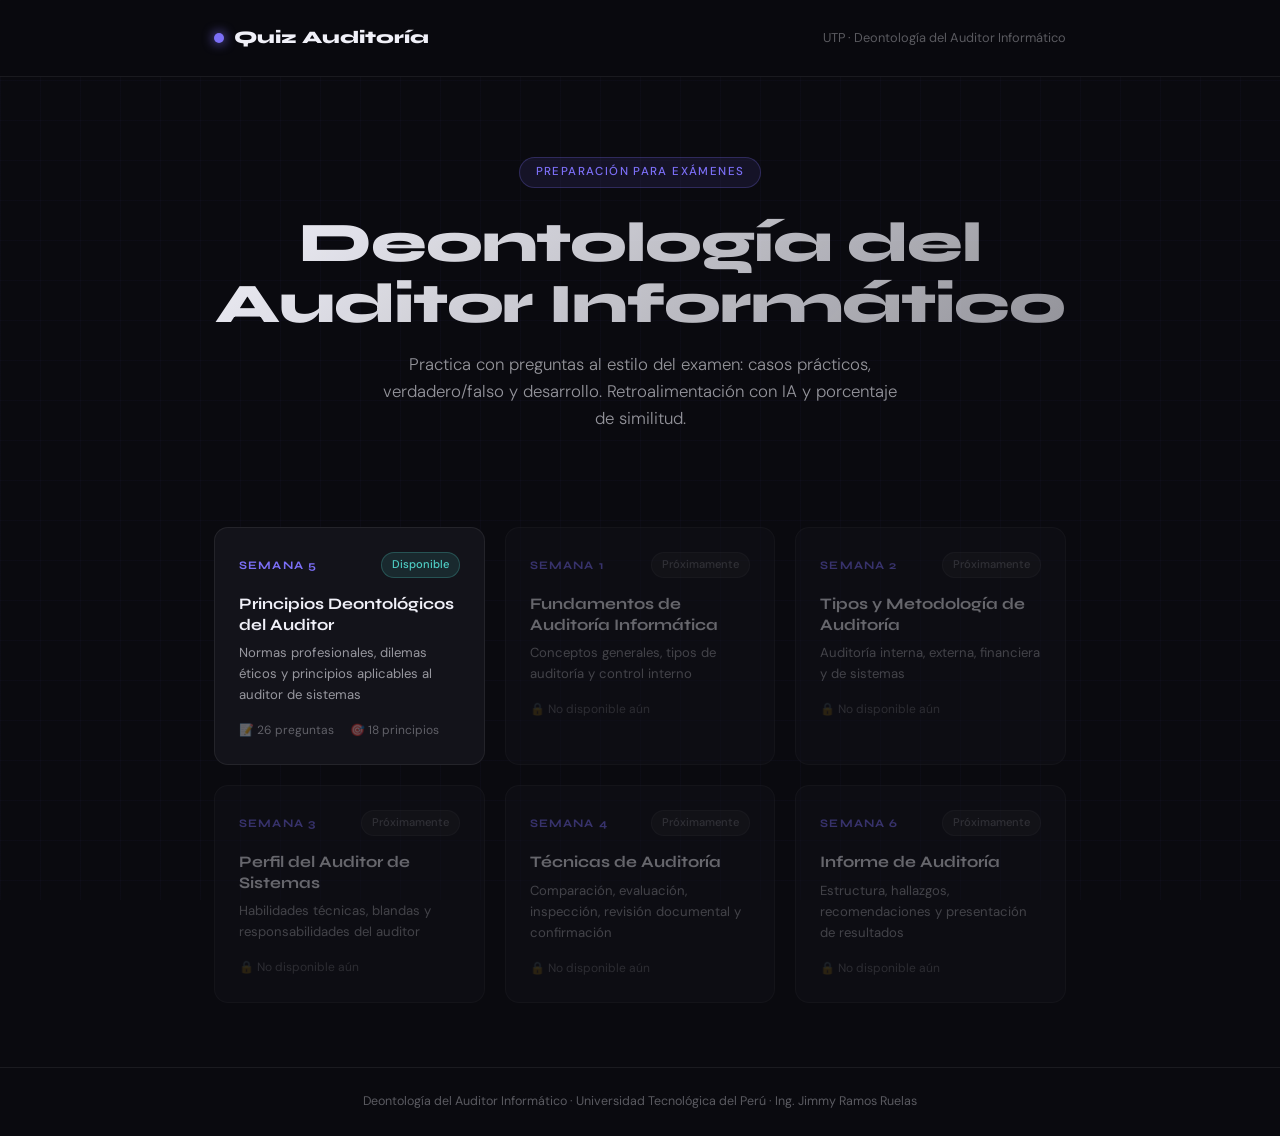
==== index.html @ 885fef0e "quiz semana5" ====
<!DOCTYPE html>
<html lang="es">
<head>
  <meta charset="UTF-8">
  <meta name="viewport" content="width=device-width, initial-scale=1.0">
  <title>Quiz — Deontología del Auditor Informático | UTP</title>
  <link rel="stylesheet" href="css/styles.css">
</head>
<body>

  <header class="site-header">
    <div class="container">
      <div class="header-inner">
        <div class="logo">
          <div class="logo-dot"></div>
          Quiz Auditoría
        </div>
        <div style="font-size:.8rem;color:var(--text3)">UTP · Deontología del Auditor Informático</div>
      </div>
    </div>
  </header>

  <main class="container">

    <div class="hero">
      <div class="hero-tag">Preparación para exámenes</div>
      <h1>Deontología del<br>Auditor Informático</h1>
      <p>Practica con preguntas al estilo del examen: casos prácticos, verdadero/falso y desarrollo. Retroalimentación con IA y porcentaje de similitud.</p>
    </div>

    <div class="weeks-grid">

      <!-- SEMANA 5 — DISPONIBLE -->
      <a href="semanas/semana5.html" class="week-card">
        <div class="wc-top">
          <span class="wc-num">Semana 5</span>
          <span class="wc-badge badge-available">Disponible</span>
        </div>
        <div class="wc-title">Principios Deontológicos del Auditor</div>
        <div class="wc-sub">Normas profesionales, dilemas éticos y principios aplicables al auditor de sistemas</div>
        <div class="wc-meta">
          <span>📝 26 preguntas</span>
          <span>🎯 18 principios</span>
        </div>
      </a>

      <!-- SEMANAS PRÓXIMAS -->
      <div class="week-card locked">
        <div class="wc-top">
          <span class="wc-num">Semana 1</span>
          <span class="wc-badge badge-coming">Próximamente</span>
        </div>
        <div class="wc-title">Fundamentos de Auditoría Informática</div>
        <div class="wc-sub">Conceptos generales, tipos de auditoría y control interno</div>
        <div class="wc-meta"><span>🔒 No disponible aún</span></div>
      </div>

      <div class="week-card locked">
        <div class="wc-top">
          <span class="wc-num">Semana 2</span>
          <span class="wc-badge badge-coming">Próximamente</span>
        </div>
        <div class="wc-title">Tipos y Metodología de Auditoría</div>
        <div class="wc-sub">Auditoría interna, externa, financiera y de sistemas</div>
        <div class="wc-meta"><span>🔒 No disponible aún</span></div>
      </div>

      <div class="week-card locked">
        <div class="wc-top">
          <span class="wc-num">Semana 3</span>
          <span class="wc-badge badge-coming">Próximamente</span>
        </div>
        <div class="wc-title">Perfil del Auditor de Sistemas</div>
        <div class="wc-sub">Habilidades técnicas, blandas y responsabilidades del auditor</div>
        <div class="wc-meta"><span>🔒 No disponible aún</span></div>
      </div>

      <div class="week-card locked">
        <div class="wc-top">
          <span class="wc-num">Semana 4</span>
          <span class="wc-badge badge-coming">Próximamente</span>
        </div>
        <div class="wc-title">Técnicas de Auditoría</div>
        <div class="wc-sub">Comparación, evaluación, inspección, revisión documental y confirmación</div>
        <div class="wc-meta"><span>🔒 No disponible aún</span></div>
      </div>

      <div class="week-card locked">
        <div class="wc-top">
          <span class="wc-num">Semana 6</span>
          <span class="wc-badge badge-coming">Próximamente</span>
        </div>
        <div class="wc-title">Informe de Auditoría</div>
        <div class="wc-sub">Estructura, hallazgos, recomendaciones y presentación de resultados</div>
        <div class="wc-meta"><span>🔒 No disponible aún</span></div>
      </div>

    </div>

  </main>

  <footer class="site-footer">
    <div class="container">
      Deontología del Auditor Informático · Universidad Tecnológica del Perú · Ing. Jimmy Ramos Ruelas
    </div>
  </footer>

</body>
</html>
---- css/styles.css ----
@import url('https://fonts.googleapis.com/css2?family=Syne:wght@400;500;600;700;800&family=DM+Sans:ital,wght@0,300;0,400;0,500;1,300&display=swap');

:root {
  --bg: #0a0a0f;
  --surface: #13131a;
  --surface2: #1c1c26;
  --border: rgba(255,255,255,0.07);
  --border2: rgba(255,255,255,0.12);
  --accent: #7c6ff7;
  --accent2: #4ecdc4;
  --accent3: #f7c76f;
  --text: #f0f0f8;
  --text2: rgba(240,240,248,0.6);
  --text3: rgba(240,240,248,0.35);
  --ok: #4ecdc4;
  --warn: #f7c76f;
  --err: #ff6b6b;
  --radius: 14px;
  --radius-sm: 8px;
}

*, *::before, *::after { box-sizing: border-box; margin: 0; padding: 0; }

html { scroll-behavior: smooth; }

body {
  font-family: 'DM Sans', sans-serif;
  background: var(--bg);
  color: var(--text);
  min-height: 100vh;
  line-height: 1.6;
  overflow-x: hidden;
}

/* GRID BG */
body::before {
  content: '';
  position: fixed;
  inset: 0;
  background-image:
    linear-gradient(rgba(124,111,247,0.03) 1px, transparent 1px),
    linear-gradient(90deg, rgba(124,111,247,0.03) 1px, transparent 1px);
  background-size: 40px 40px;
  pointer-events: none;
  z-index: 0;
}

/* ---- SHARED ---- */
.container { max-width: 900px; margin: 0 auto; padding: 0 1.5rem; position: relative; z-index: 1; }

h1, h2, h3, h4 { font-family: 'Syne', sans-serif; }

a { color: var(--accent); text-decoration: none; }
a:hover { color: var(--accent2); }

/* ---- HEADER ---- */
.site-header {
  padding: 1.5rem 0;
  border-bottom: 1px solid var(--border);
  background: rgba(10,10,15,0.85);
  backdrop-filter: blur(12px);
  position: sticky;
  top: 0;
  z-index: 100;
}

.header-inner {
  display: flex;
  align-items: center;
  justify-content: space-between;
  gap: 1rem;
}

.logo {
  font-family: 'Syne', sans-serif;
  font-size: 1.1rem;
  font-weight: 800;
  color: var(--text);
  display: flex;
  align-items: center;
  gap: 10px;
}

.logo-dot {
  width: 10px; height: 10px;
  background: var(--accent);
  border-radius: 50%;
  box-shadow: 0 0 12px var(--accent);
  animation: pulse 2s infinite;
}

@keyframes pulse {
  0%, 100% { box-shadow: 0 0 12px var(--accent); }
  50% { box-shadow: 0 0 24px var(--accent), 0 0 40px rgba(124,111,247,0.3); }
}

.breadcrumb {
  font-size: 0.8rem;
  color: var(--text3);
  display: flex;
  align-items: center;
  gap: 6px;
}

.breadcrumb a { color: var(--text2); }
.breadcrumb a:hover { color: var(--accent2); }
.breadcrumb span { color: var(--text3); }

/* ---- HERO (index) ---- */
.hero {
  padding: 5rem 0 3rem;
  text-align: center;
}

.hero-tag {
  display: inline-block;
  font-size: 0.72rem;
  font-weight: 500;
  letter-spacing: .12em;
  text-transform: uppercase;
  color: var(--accent);
  background: rgba(124,111,247,0.1);
  border: 1px solid rgba(124,111,247,0.25);
  padding: 5px 16px;
  border-radius: 99px;
  margin-bottom: 1.5rem;
}

.hero h1 {
  font-size: clamp(2rem, 5vw, 3.5rem);
  font-weight: 800;
  line-height: 1.1;
  letter-spacing: -.02em;
  margin-bottom: 1rem;
  background: linear-gradient(135deg, var(--text) 0%, rgba(240,240,248,0.6) 100%);
  -webkit-background-clip: text;
  -webkit-text-fill-color: transparent;
  background-clip: text;
}

.hero p {
  font-size: 1.05rem;
  color: var(--text2);
  max-width: 520px;
  margin: 0 auto 3rem;
  font-weight: 300;
}

/* ---- WEEK GRID ---- */
.weeks-grid {
  display: grid;
  grid-template-columns: repeat(auto-fill, minmax(260px, 1fr));
  gap: 1.25rem;
  padding-bottom: 4rem;
}

.week-card {
  background: var(--surface);
  border: 1px solid var(--border);
  border-radius: var(--radius);
  padding: 1.5rem;
  cursor: pointer;
  transition: border-color .2s, transform .2s, background .2s;
  position: relative;
  overflow: hidden;
  display: block;
  color: var(--text);
}

.week-card::before {
  content: '';
  position: absolute;
  top: 0; left: 0; right: 0;
  height: 2px;
  background: linear-gradient(90deg, var(--accent), var(--accent2));
  opacity: 0;
  transition: opacity .2s;
}

.week-card:hover { border-color: var(--border2); transform: translateY(-3px); background: var(--surface2); }
.week-card:hover::before { opacity: 1; }

.week-card.locked { opacity: 0.4; cursor: not-allowed; pointer-events: none; }

.wc-top {
  display: flex;
  align-items: center;
  justify-content: space-between;
  margin-bottom: 1rem;
}

.wc-num {
  font-family: 'Syne', sans-serif;
  font-size: 0.72rem;
  font-weight: 700;
  letter-spacing: .1em;
  text-transform: uppercase;
  color: var(--accent);
}

.wc-badge {
  font-size: 0.7rem;
  padding: 3px 10px;
  border-radius: 99px;
  font-weight: 500;
}

.badge-available { background: rgba(78,205,196,0.12); color: var(--accent2); border: 1px solid rgba(78,205,196,0.25); }
.badge-coming { background: rgba(255,255,255,0.05); color: var(--text3); border: 1px solid var(--border); }

.wc-title {
  font-family: 'Syne', sans-serif;
  font-size: 1rem;
  font-weight: 700;
  margin-bottom: .4rem;
  line-height: 1.3;
}

.wc-sub {
  font-size: 0.82rem;
  color: var(--text2);
  margin-bottom: 1rem;
}

.wc-meta {
  display: flex;
  gap: 1rem;
  font-size: 0.75rem;
  color: var(--text3);
}

.wc-meta span { display: flex; align-items: center; gap: 4px; }

/* ---- QUIZ PAGE ---- */
.quiz-header {
  padding: 2.5rem 0 2rem;
}

.quiz-title {
  font-family: 'Syne', sans-serif;
  font-size: clamp(1.4rem, 3vw, 2rem);
  font-weight: 800;
  margin-bottom: .3rem;
}

.quiz-sub {
  font-size: 0.9rem;
  color: var(--text2);
}

/* PROGRESS */
.progress-wrap {
  margin: 1.5rem 0 1rem;
}

.progress-track {
  background: var(--surface2);
  border-radius: 99px;
  height: 4px;
  margin-bottom: .6rem;
  overflow: hidden;
}

.progress-fill {
  height: 100%;
  background: linear-gradient(90deg, var(--accent), var(--accent2));
  border-radius: 99px;
  transition: width .4s cubic-bezier(.4,0,.2,1);
}

.progress-meta {
  display: flex;
  justify-content: space-between;
  font-size: 0.75rem;
  color: var(--text3);
}

/* DOT NAV */
.dot-nav {
  display: flex;
  flex-wrap: wrap;
  gap: 5px;
  margin-bottom: 1.5rem;
}

.dot {
  width: 9px; height: 9px;
  border-radius: 50%;
  background: var(--surface2);
  border: 1px solid var(--border2);
  cursor: pointer;
  transition: all .15s;
  position: relative;
}

.dot:hover { transform: scale(1.4); }
.dot.dot-done { background: var(--ok); border-color: var(--ok); }
.dot.dot-cur { background: var(--accent); border-color: var(--accent); box-shadow: 0 0 8px var(--accent); transform: scale(1.3); }
.dot.dot-wrong { background: var(--err); border-color: var(--err); }
.dot.dot-partial { background: var(--warn); border-color: var(--warn); }

/* QUESTION CARD */
.q-card {
  background: var(--surface);
  border: 1px solid var(--border);
  border-radius: var(--radius);
  padding: 1.75rem;
  margin-bottom: 1.25rem;
  animation: fadeUp .3s ease;
}

@keyframes fadeUp {
  from { opacity: 0; transform: translateY(10px); }
  to { opacity: 1; transform: translateY(0); }
}

.q-meta {
  display: flex;
  align-items: center;
  gap: 8px;
  margin-bottom: 1rem;
  flex-wrap: wrap;
}

.q-num { font-size: 0.72rem; color: var(--text3); font-weight: 500; }

.tag {
  font-size: 0.68rem;
  padding: 3px 10px;
  border-radius: 99px;
  font-weight: 600;
  letter-spacing: .04em;
  text-transform: uppercase;
}

.tag-vf { background: rgba(247,199,111,0.12); color: var(--warn); border: 1px solid rgba(247,199,111,0.25); }
.tag-caso { background: rgba(124,111,247,0.12); color: var(--accent); border: 1px solid rgba(124,111,247,0.25); }
.tag-dev { background: rgba(78,205,196,0.12); color: var(--accent2); border: 1px solid rgba(78,205,196,0.25); }
.tag-prin { background: rgba(255,255,255,0.05); color: var(--text2); border: 1px solid var(--border2); }

.q-text {
  font-size: 1rem;
  line-height: 1.7;
  color: var(--text);
  white-space: pre-wrap;
  margin-bottom: 1.25rem;
}

/* VF BUTTONS */
.vf-group { display: flex; gap: 10px; }

.vf-btn {
  flex: 1;
  padding: 12px;
  border-radius: var(--radius-sm);
  border: 1px solid var(--border2);
  background: var(--surface2);
  color: var(--text2);
  cursor: pointer;
  font-family: 'DM Sans', sans-serif;
  font-size: 0.9rem;
  font-weight: 500;
  transition: all .15s;
  display: flex;
  align-items: center;
  justify-content: center;
  gap: 6px;
}

.vf-btn:hover { border-color: var(--accent); color: var(--text); background: rgba(124,111,247,0.08); }
.vf-btn.sel-v { border-color: var(--ok); background: rgba(78,205,196,0.1); color: var(--ok); }
.vf-btn.sel-f { border-color: var(--err); background: rgba(255,107,107,0.1); color: var(--err); }

/* TEXTAREA */
.ans-textarea {
  width: 100%;
  background: var(--surface2);
  border: 1px solid var(--border2);
  border-radius: var(--radius-sm);
  color: var(--text);
  font-family: 'DM Sans', sans-serif;
  font-size: 0.9rem;
  line-height: 1.6;
  padding: 1rem;
  min-height: 110px;
  resize: vertical;
  transition: border-color .2s;
  outline: none;
}

.ans-textarea:focus { border-color: var(--accent); }
.ans-textarea::placeholder { color: var(--text3); }

/* EVAL BOX */
.eval-box {
  margin-top: 1rem;
  border-radius: var(--radius-sm);
  padding: 1rem 1.25rem;
  font-size: 0.87rem;
  line-height: 1.65;
  animation: fadeUp .25s ease;
}

.eval-header {
  display: flex;
  align-items: center;
  gap: 10px;
  margin-bottom: .6rem;
  flex-wrap: wrap;
}

.eval-score-badge {
  font-family: 'Syne', sans-serif;
  font-size: 1.1rem;
  font-weight: 800;
}

.eval-pct {
  font-size: 0.8rem;
  padding: 2px 10px;
  border-radius: 99px;
  font-weight: 600;
}

.eval-ok { background: rgba(78,205,196,0.08); border: 1px solid rgba(78,205,196,0.3); }
.eval-ok .eval-score-badge { color: var(--ok); }
.eval-ok .eval-pct { background: rgba(78,205,196,0.15); color: var(--ok); }

.eval-warn { background: rgba(247,199,111,0.08); border: 1px solid rgba(247,199,111,0.3); }
.eval-warn .eval-score-badge { color: var(--warn); }
.eval-warn .eval-pct { background: rgba(247,199,111,0.15); color: var(--warn); }

.eval-err { background: rgba(255,107,107,0.08); border: 1px solid rgba(255,107,107,0.3); }
.eval-err .eval-score-badge { color: var(--err); }
.eval-err .eval-pct { background: rgba(255,107,107,0.15); color: var(--err); }

.eval-text { color: var(--text2); }

/* NAV BUTTONS */
.nav-row {
  display: flex;
  gap: 10px;
  flex-wrap: wrap;
}

.btn {
  padding: 11px 22px;
  border-radius: var(--radius-sm);
  border: 1px solid var(--border2);
  background: var(--surface2);
  color: var(--text2);
  font-family: 'DM Sans', sans-serif;
  font-size: 0.9rem;
  font-weight: 500;
  cursor: pointer;
  transition: all .15s;
  display: inline-flex;
  align-items: center;
  gap: 6px;
}

.btn:hover { border-color: var(--border2); background: var(--surface); color: var(--text); }

.btn-primary {
  background: linear-gradient(135deg, var(--accent), #5a52cc);
  border-color: transparent;
  color: #fff;
  font-weight: 600;
}

.btn-primary:hover { background: linear-gradient(135deg, #8d82f8, var(--accent)); color: #fff; }
.btn-primary:disabled { opacity: .5; cursor: not-allowed; }

.btn-next {
  background: var(--surface2);
  border-color: var(--accent2);
  color: var(--accent2);
}
.btn-next:hover { background: rgba(78,205,196,0.1); color: var(--accent2); }

/* SPINNER */
.spinner {
  display: inline-block;
  width: 14px; height: 14px;
  border: 2px solid rgba(255,255,255,0.3);
  border-top-color: #fff;
  border-radius: 50%;
  animation: spin .7s linear infinite;
}

@keyframes spin { to { transform: rotate(360deg); } }

/* SCORE PAGE */
.score-page {
  padding: 3rem 0 4rem;
  text-align: center;
}

.score-ring-wrap {
  margin: 0 auto 2rem;
  width: 140px; height: 140px;
  position: relative;
}

.score-ring-wrap svg { transform: rotate(-90deg); }

.score-center {
  position: absolute;
  inset: 0;
  display: flex;
  flex-direction: column;
  align-items: center;
  justify-content: center;
}

.score-big {
  font-family: 'Syne', sans-serif;
  font-size: 2rem;
  font-weight: 800;
  color: var(--text);
}

.score-max { font-size: 0.75rem; color: var(--text3); }

.score-msg {
  font-size: 1.1rem;
  font-weight: 500;
  margin-bottom: .5rem;
}

.score-sub2 { color: var(--text2); font-size: 0.9rem; margin-bottom: 2.5rem; }

.score-table-wrap {
  background: var(--surface);
  border: 1px solid var(--border);
  border-radius: var(--radius);
  overflow: hidden;
  max-width: 640px;
  margin: 0 auto 2rem;
  text-align: left;
}

.score-table {
  width: 100%;
  border-collapse: collapse;
  font-size: 0.82rem;
}

.score-table th {
  background: var(--surface2);
  padding: 10px 16px;
  color: var(--text3);
  font-weight: 500;
  font-size: 0.72rem;
  text-transform: uppercase;
  letter-spacing: .06em;
}

.score-table td {
  padding: 10px 16px;
  border-top: 1px solid var(--border);
  color: var(--text2);
  vertical-align: middle;
}

.score-table td:first-child { color: var(--text3); font-size: 0.75rem; }
.score-table td:last-child { font-family: 'Syne', sans-serif; font-weight: 700; font-size: 0.9rem; }

.s-ok { color: var(--ok) !important; }
.s-warn { color: var(--warn) !important; }
.s-err { color: var(--err) !important; }

/* BACK LINK */
.back-link {
  display: inline-flex;
  align-items: center;
  gap: 6px;
  font-size: 0.82rem;
  color: var(--text3);
  margin-bottom: 1.5rem;
  transition: color .15s;
}
.back-link:hover { color: var(--accent2); }

/* FOOTER */
.site-footer {
  border-top: 1px solid var(--border);
  padding: 1.5rem 0;
  text-align: center;
  font-size: 0.78rem;
  color: var(--text3);
}

/* RESPONSIVE */
@media (max-width: 600px) {
  .q-card { padding: 1.25rem; }
  .vf-group { flex-direction: column; }
  .nav-row { flex-direction: column; }
  .btn { justify-content: center; }
  .weeks-grid { grid-template-columns: 1fr; }
}
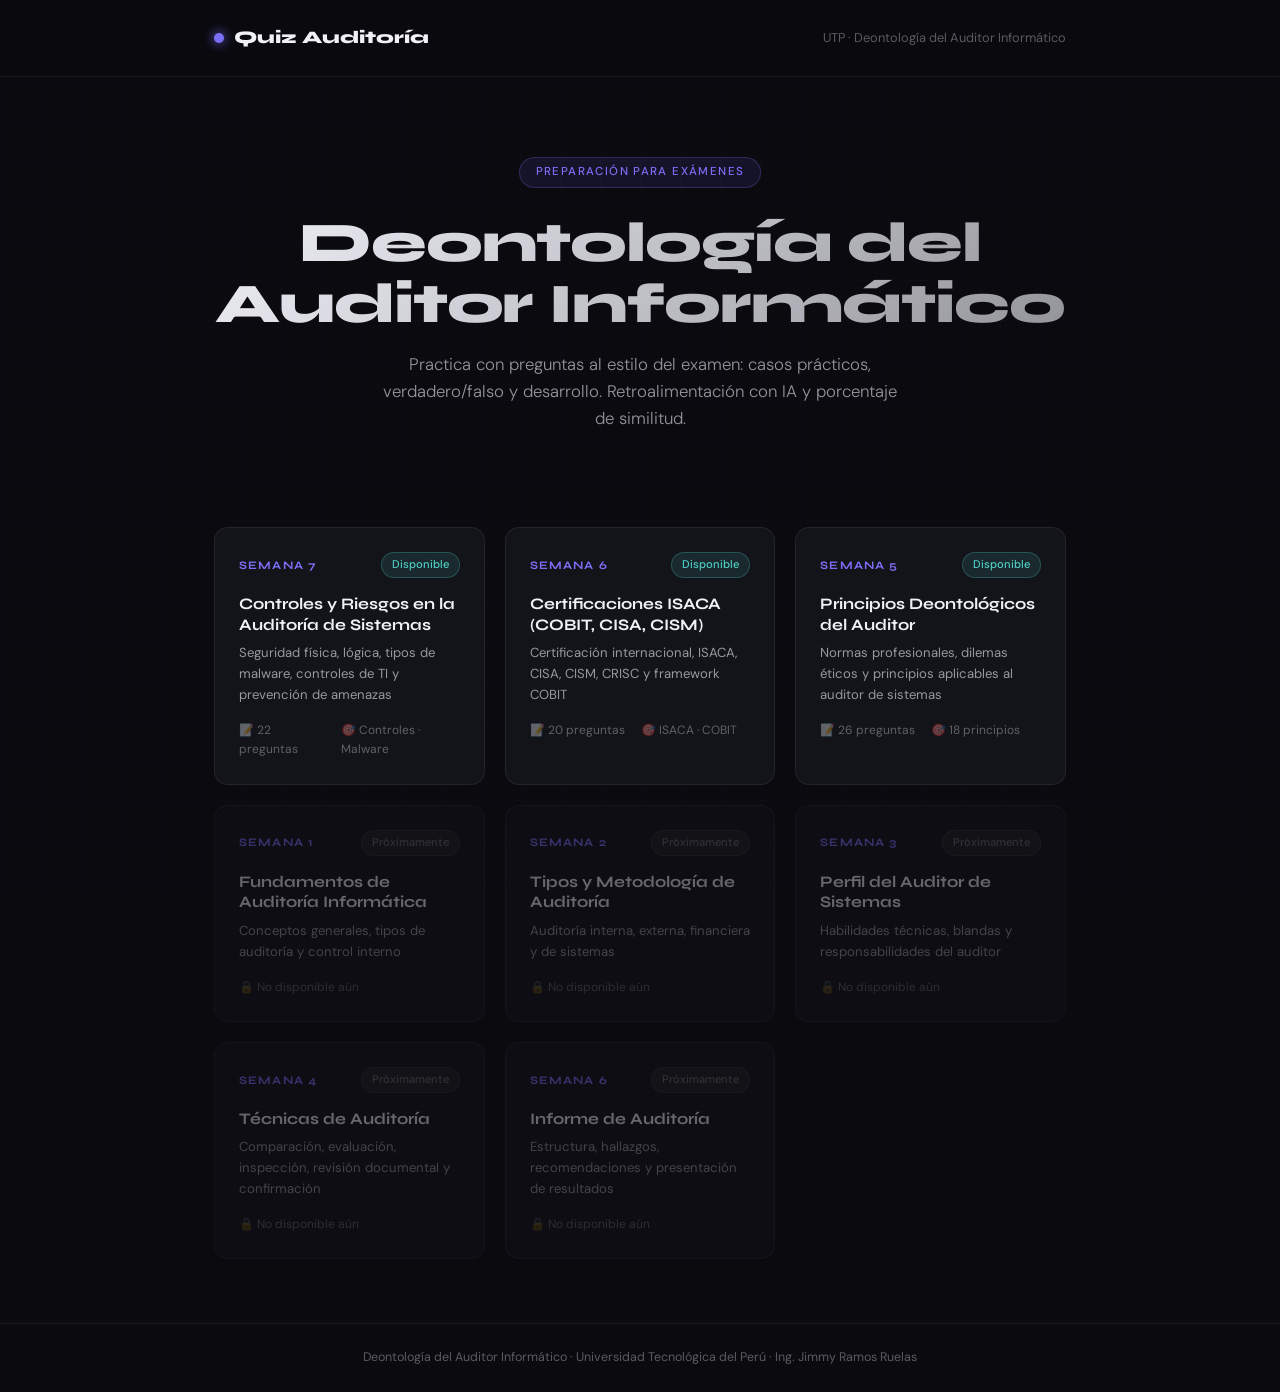
==== commit 1eaa4e2e: "semana6y 7" ====
--- a/index.html
+++ b/index.html
@@ -1,11 +1,13 @@
 <!DOCTYPE html>
 <html lang="es">
+
 <head>
   <meta charset="UTF-8">
   <meta name="viewport" content="width=device-width, initial-scale=1.0">
   <title>Quiz — Deontología del Auditor Informático | UTP</title>
   <link rel="stylesheet" href="css/styles.css">
 </head>
+
 <body>
 
   <header class="site-header">
@@ -25,10 +27,37 @@
     <div class="hero">
       <div class="hero-tag">Preparación para exámenes</div>
       <h1>Deontología del<br>Auditor Informático</h1>
-      <p>Practica con preguntas al estilo del examen: casos prácticos, verdadero/falso y desarrollo. Retroalimentación con IA y porcentaje de similitud.</p>
+      <p>Practica con preguntas al estilo del examen: casos prácticos, verdadero/falso y desarrollo. Retroalimentación
+        con IA y porcentaje de similitud.</p>
     </div>
 
     <div class="weeks-grid">
+
+      <a href="semanas/semana7.html" class="week-card">
+        <div class="wc-top">
+          <span class="wc-num">Semana 7</span>
+          <span class="wc-badge badge-available">Disponible</span>
+        </div>
+        <div class="wc-title">Controles y Riesgos en la Auditoría de Sistemas</div>
+        <div class="wc-sub">Seguridad física, lógica, tipos de malware, controles de TI y prevención de amenazas</div>
+        <div class="wc-meta">
+          <span>📝 22 preguntas</span>
+          <span>🎯 Controles · Malware</span>
+        </div>
+      </a>
+
+      <a href="semanas/semana6.html" class="week-card">
+        <div class="wc-top">
+          <span class="wc-num">Semana 6</span>
+          <span class="wc-badge badge-available">Disponible</span>
+        </div>
+        <div class="wc-title">Certificaciones ISACA (COBIT, CISA, CISM)</div>
+        <div class="wc-sub">Certificación internacional, ISACA, CISA, CISM, CRISC y framework COBIT</div>
+        <div class="wc-meta">
+          <span>📝 20 preguntas</span>
+          <span>🎯 ISACA · COBIT</span>
+        </div>
+      </a>
 
       <!-- SEMANA 5 — DISPONIBLE -->
       <a href="semanas/semana5.html" class="week-card">
@@ -106,4 +135,5 @@
   </footer>
 
 </body>
-</html>
+
+</html>
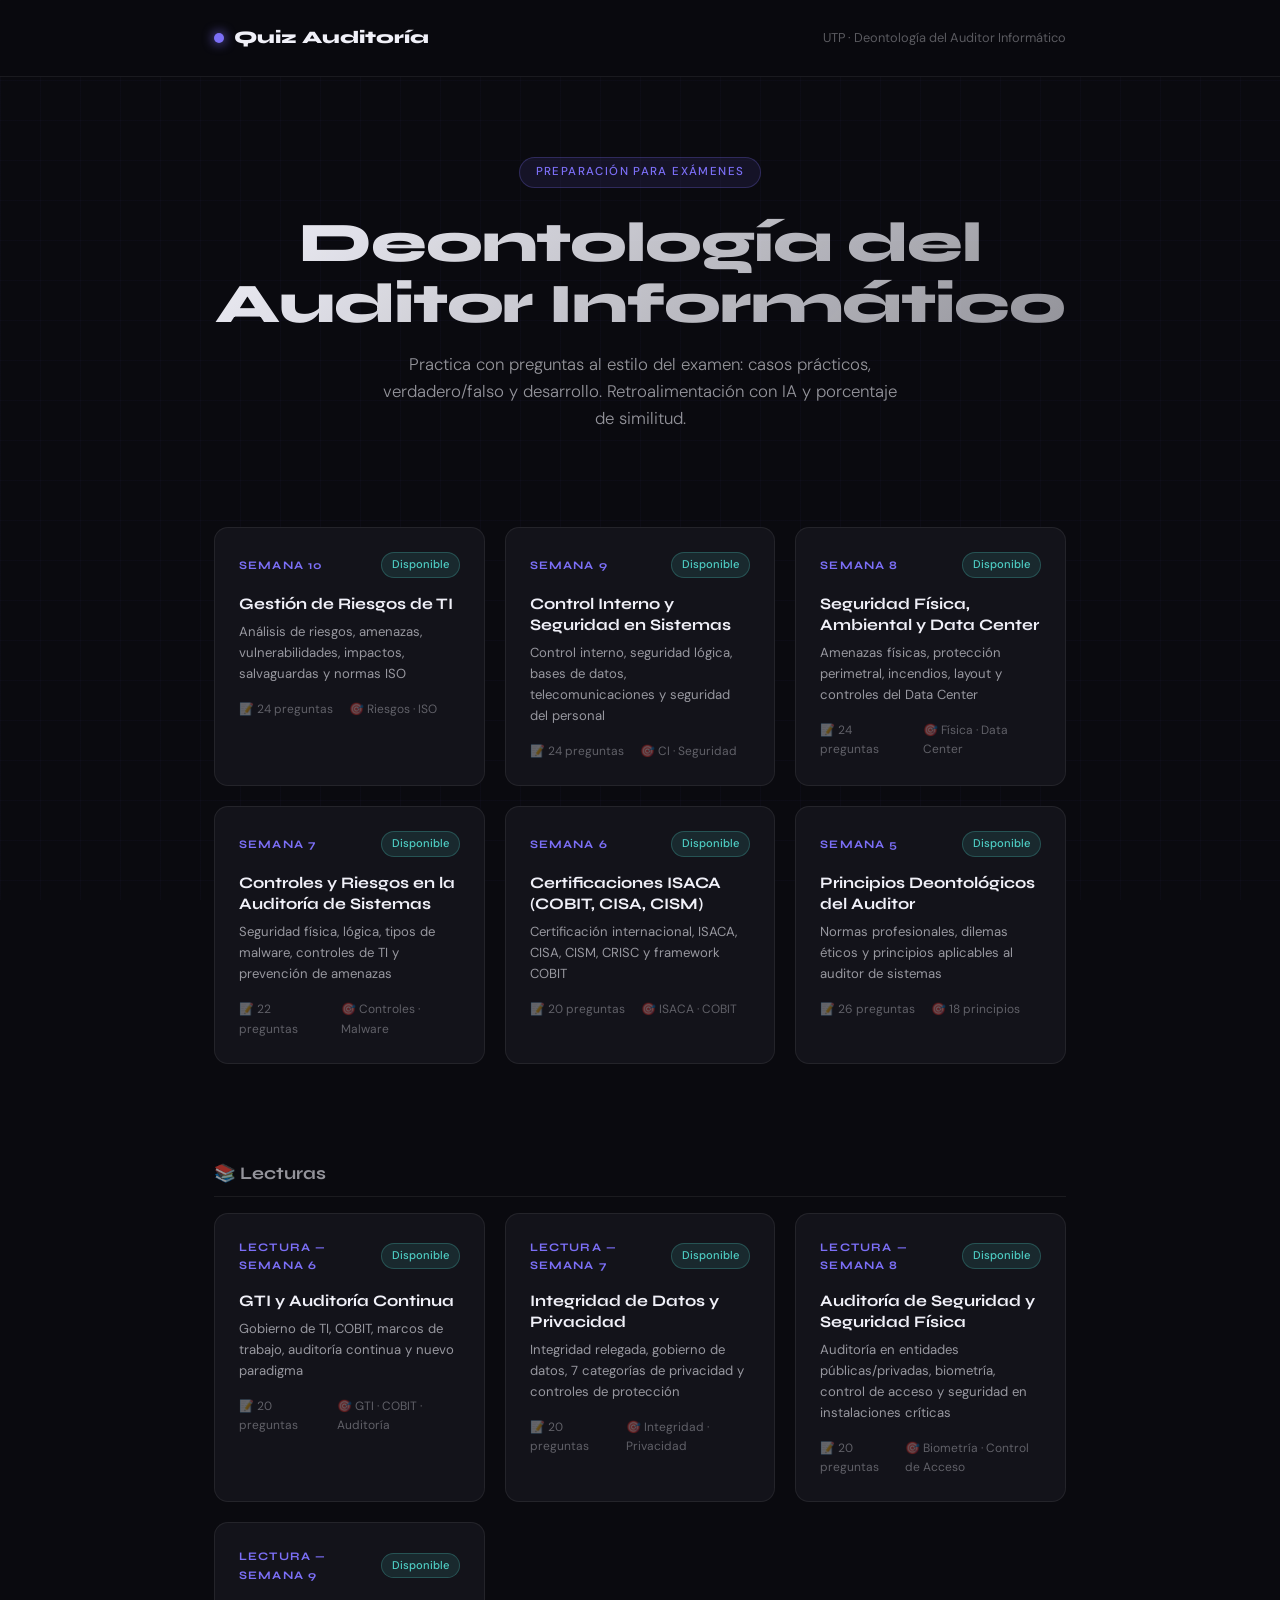
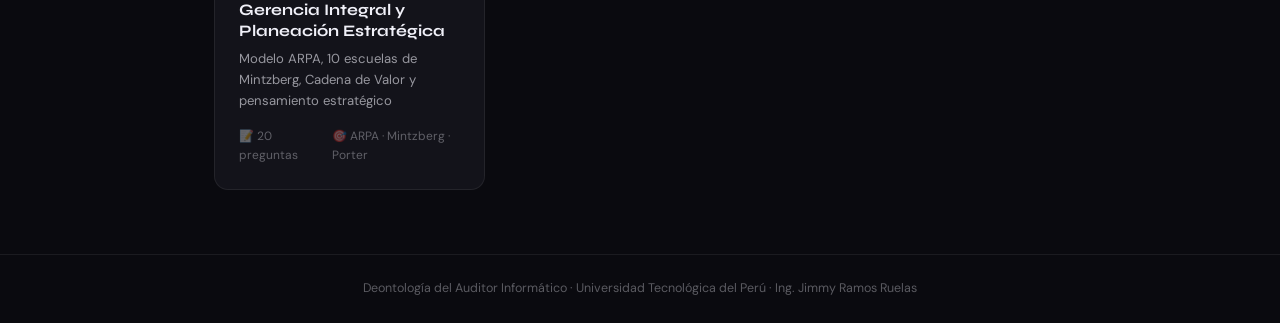
==== commit c959b748: "mejoras" ====
--- a/index.html
+++ b/index.html
@@ -32,6 +32,46 @@
     </div>
 
     <div class="weeks-grid">
+
+      <a href="semanas/semana10.html" class="week-card">
+        <div class="wc-top">
+          <span class="wc-num">Semana 10</span>
+          <span class="wc-badge badge-available">Disponible</span>
+        </div>
+        <div class="wc-title">Gestión de Riesgos de TI</div>
+        <div class="wc-sub">Análisis de riesgos, amenazas, vulnerabilidades, impactos, salvaguardas y normas ISO</div>
+        <div class="wc-meta">
+          <span>📝 24 preguntas</span>
+          <span>🎯 Riesgos · ISO</span>
+        </div>
+      </a>
+
+      <a href="semanas/semana9.html" class="week-card">
+        <div class="wc-top">
+          <span class="wc-num">Semana 9</span>
+          <span class="wc-badge badge-available">Disponible</span>
+        </div>
+        <div class="wc-title">Control Interno y Seguridad en Sistemas</div>
+        <div class="wc-sub">Control interno, seguridad lógica, bases de datos, telecomunicaciones y seguridad del
+          personal</div>
+        <div class="wc-meta">
+          <span>📝 24 preguntas</span>
+          <span>🎯 CI · Seguridad</span>
+        </div>
+      </a>
+
+      <a href="semanas/semana8.html" class="week-card">
+        <div class="wc-top">
+          <span class="wc-num">Semana 8</span>
+          <span class="wc-badge badge-available">Disponible</span>
+        </div>
+        <div class="wc-title">Seguridad Física, Ambiental y Data Center</div>
+        <div class="wc-sub">Amenazas físicas, protección perimetral, incendios, layout y controles del Data Center</div>
+        <div class="wc-meta">
+          <span>📝 24 preguntas</span>
+          <span>🎯 Física · Data Center</span>
+        </div>
+      </a>
 
       <a href="semanas/semana7.html" class="week-card">
         <div class="wc-top">
@@ -73,56 +113,72 @@
         </div>
       </a>
 
-      <!-- SEMANAS PRÓXIMAS -->
-      <div class="week-card locked">
+
+    </div>
+    <!-- SECCIÓN LECTURAS -->
+    <div style="margin:2rem 0 1rem">
+      <div
+        style="font-family:'Syne',sans-serif;font-size:1.1rem;font-weight:700;color:var(--text2);margin-bottom:1rem;padding-bottom:.5rem;border-bottom:1px solid var(--border)">
+        📚 Lecturas
+      </div>
+    </div>
+
+    <div class="weeks-grid">
+      <a href="semanas/lectura6.html" class="week-card">
         <div class="wc-top">
-          <span class="wc-num">Semana 1</span>
-          <span class="wc-badge badge-coming">Próximamente</span>
+          <span class="wc-num">Lectura — Semana 6</span>
+          <span class="wc-badge badge-available">Disponible</span>
         </div>
-        <div class="wc-title">Fundamentos de Auditoría Informática</div>
-        <div class="wc-sub">Conceptos generales, tipos de auditoría y control interno</div>
-        <div class="wc-meta"><span>🔒 No disponible aún</span></div>
-      </div>
+        <div class="wc-title">GTI y Auditoría Continua</div>
+        <div class="wc-sub">Gobierno de TI, COBIT, marcos de trabajo, auditoría continua y nuevo paradigma</div>
+        <div class="wc-meta">
+          <span>📝 20 preguntas</span>
+          <span>🎯 GTI · COBIT · Auditoría</span>
+        </div>
+      </a>
 
-      <div class="week-card locked">
+      <a href="semanas/lectura7.html" class="week-card">
         <div class="wc-top">
-          <span class="wc-num">Semana 2</span>
-          <span class="wc-badge badge-coming">Próximamente</span>
+          <span class="wc-num">Lectura — Semana 7</span>
+          <span class="wc-badge badge-available">Disponible</span>
         </div>
-        <div class="wc-title">Tipos y Metodología de Auditoría</div>
-        <div class="wc-sub">Auditoría interna, externa, financiera y de sistemas</div>
-        <div class="wc-meta"><span>🔒 No disponible aún</span></div>
-      </div>
+        <div class="wc-title">Integridad de Datos y Privacidad</div>
+        <div class="wc-sub">Integridad relegada, gobierno de datos, 7 categorías de privacidad y controles de protección
+        </div>
+        <div class="wc-meta">
+          <span>📝 20 preguntas</span>
+          <span>🎯 Integridad · Privacidad</span>
+        </div>
+      </a>
 
-      <div class="week-card locked">
+      <a href="semanas/lectura8.html" class="week-card">
         <div class="wc-top">
-          <span class="wc-num">Semana 3</span>
-          <span class="wc-badge badge-coming">Próximamente</span>
+          <span class="wc-num">Lectura — Semana 8</span>
+          <span class="wc-badge badge-available">Disponible</span>
         </div>
-        <div class="wc-title">Perfil del Auditor de Sistemas</div>
-        <div class="wc-sub">Habilidades técnicas, blandas y responsabilidades del auditor</div>
-        <div class="wc-meta"><span>🔒 No disponible aún</span></div>
-      </div>
+        <div class="wc-title">Auditoría de Seguridad y Seguridad Física</div>
+        <div class="wc-sub">Auditoría en entidades públicas/privadas, biometría, control de acceso y seguridad en
+          instalaciones críticas</div>
+        <div class="wc-meta">
+          <span>📝 20 preguntas</span>
+          <span>🎯 Biometría · Control de Acceso</span>
+        </div>
+      </a>
 
-      <div class="week-card locked">
+      <a href="semanas/lectura9.html" class="week-card">
         <div class="wc-top">
-          <span class="wc-num">Semana 4</span>
-          <span class="wc-badge badge-coming">Próximamente</span>
+          <span class="wc-num">Lectura — Semana 9</span>
+          <span class="wc-badge badge-available">Disponible</span>
         </div>
-        <div class="wc-title">Técnicas de Auditoría</div>
-        <div class="wc-sub">Comparación, evaluación, inspección, revisión documental y confirmación</div>
-        <div class="wc-meta"><span>🔒 No disponible aún</span></div>
-      </div>
+        <div class="wc-title">Gerencia Integral y Planeación Estratégica</div>
+        <div class="wc-sub">Modelo ARPA, 10 escuelas de Mintzberg, Cadena de Valor y pensamiento estratégico</div>
+        <div class="wc-meta">
+          <span>📝 20 preguntas</span>
+          <span>🎯 ARPA · Mintzberg · Porter</span>
+        </div>
+      </a>
 
-      <div class="week-card locked">
-        <div class="wc-top">
-          <span class="wc-num">Semana 6</span>
-          <span class="wc-badge badge-coming">Próximamente</span>
-        </div>
-        <div class="wc-title">Informe de Auditoría</div>
-        <div class="wc-sub">Estructura, hallazgos, recomendaciones y presentación de resultados</div>
-        <div class="wc-meta"><span>🔒 No disponible aún</span></div>
-      </div>
+      
 
     </div>
 
--- a/css/styles.css
+++ b/css/styles.css
@@ -599,3 +599,97 @@
   .btn { justify-content: center; }
   .weeks-grid { grid-template-columns: 1fr; }
 }
+
+
+/* FLASHCARDS 3D FLIP */
+.fc-scene {
+  perspective: 1500px;
+  width: 100%;
+  min-height: 280px;
+}
+.fc-card {
+  width: 100%;
+  height: 100%;
+  min-height: 280px;
+  position: relative;
+  transition: transform 0.6s cubic-bezier(0.4, 0.2, 0.2, 1);
+  transform-style: preserve-3d;
+  cursor: pointer;
+}
+.fc-card.is-flipped {
+  transform: rotateY(180deg);
+}
+.fc-face {
+  position: absolute;
+  inset: 0;
+  width: 100%;
+  height: 100%;
+  backface-visibility: hidden;
+  -webkit-backface-visibility: hidden;
+  display: flex;
+  flex-direction: column;
+  align-items: center;
+  justify-content: center;
+  padding: 2.5rem;
+  border-radius: var(--radius);
+  background: var(--surface2);
+  border: 1px solid var(--border);
+  box-shadow: 0 10px 30px rgba(0,0,0,0.2);
+}
+.fc-back {
+  transform: rotateY(180deg);
+  border-color: var(--accent2);
+  background: rgba(78, 205, 196, 0.05);
+}
+
+
+
+/* ---- RESPONSIVE MOBILE ---- */
+@media (max-width: 768px) {
+  .hero {
+    padding: 3rem 0;
+  }
+  
+  .hero h1 {
+    font-size: clamp(1.8rem, 8vw, 2.5rem);
+  }
+  
+  .weeks-grid {
+    grid-template-columns: 1fr;
+  }
+  
+  .quiz-title {
+    font-size: 1.3rem;
+  }
+  
+  .q-card {
+    padding: 1.25rem;
+  }
+  
+  .vf-group {
+    flex-direction: column;
+  }
+  
+  .nav-row {
+    flex-direction: column;
+  }
+  
+  .btn {
+    width: 100%;
+    justify-content: center;
+  }
+  
+  .score-table th, .score-table td {
+    padding: 10px 8px;
+    font-size: 0.8rem;
+  }
+  
+  .fc-scene {
+    min-height: 350px;
+  }
+  
+  .fc-face {
+    padding: 1.5rem;
+  }
+}
+
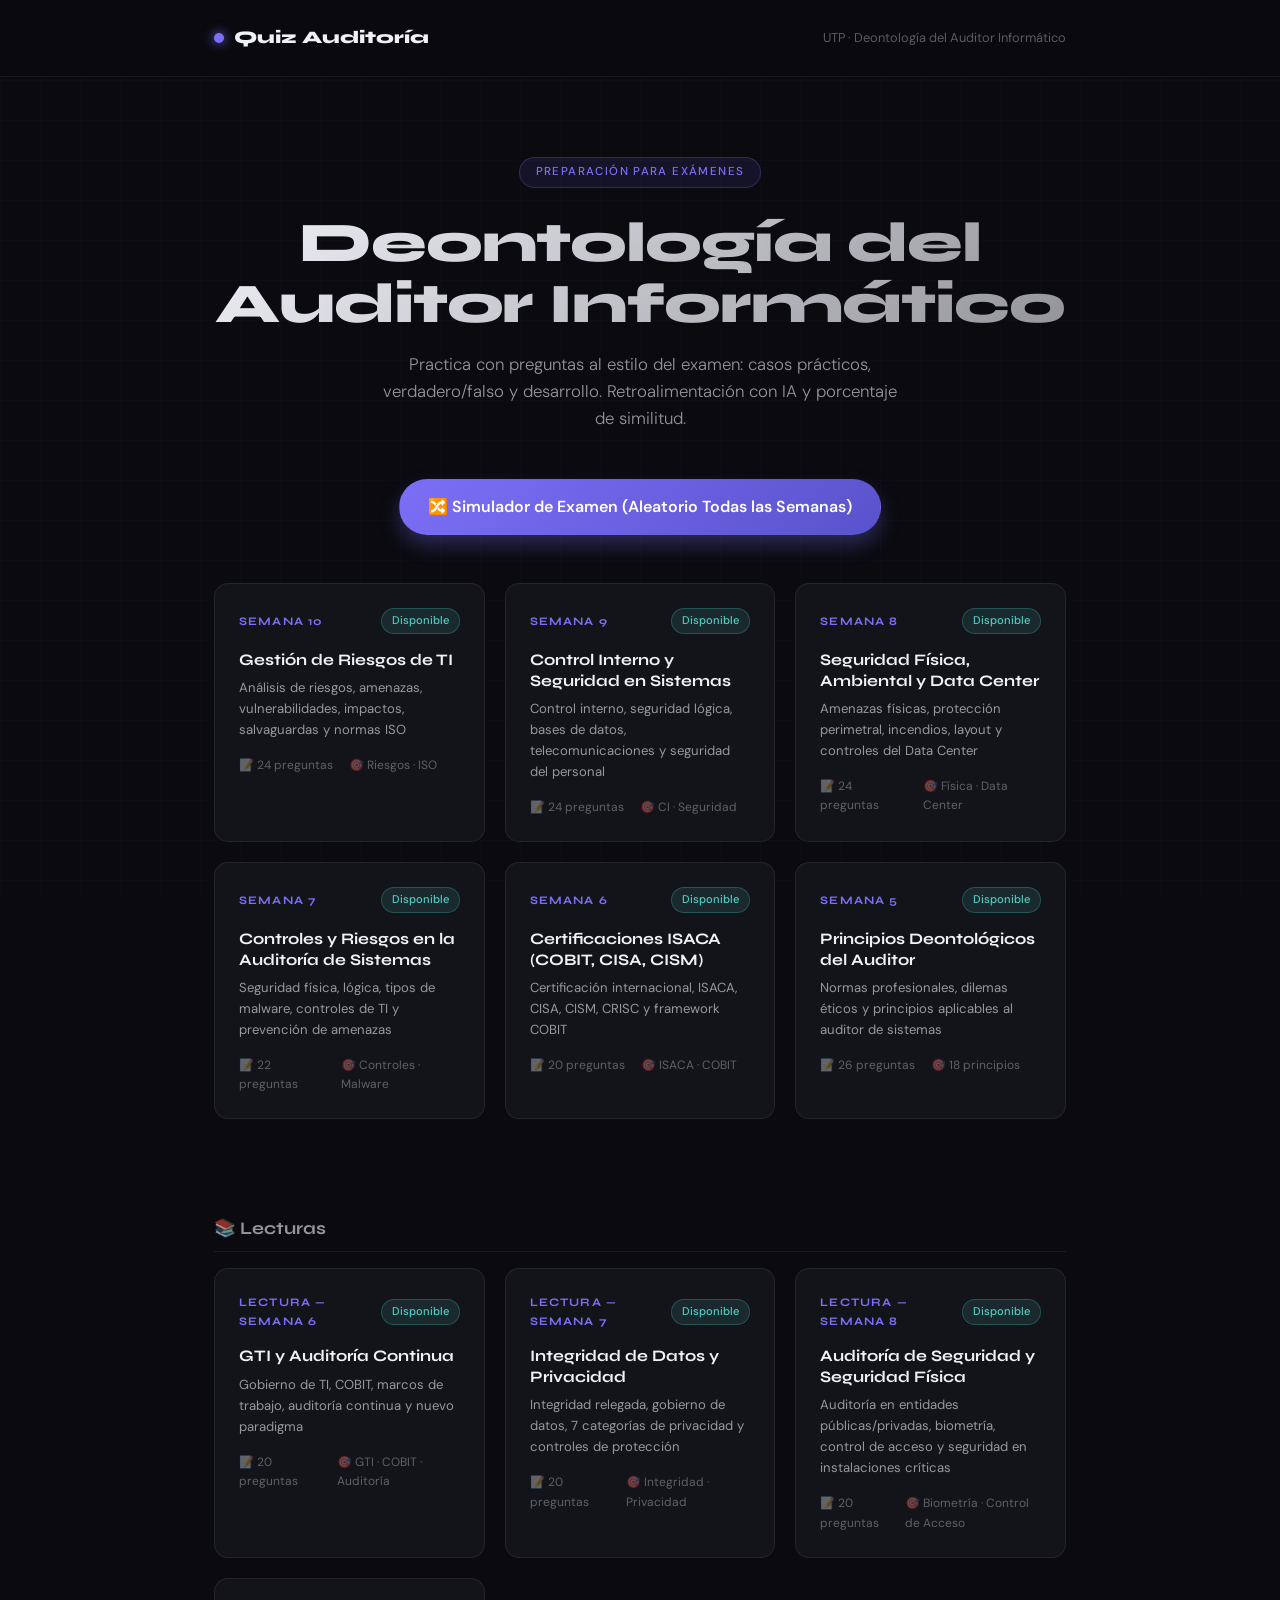
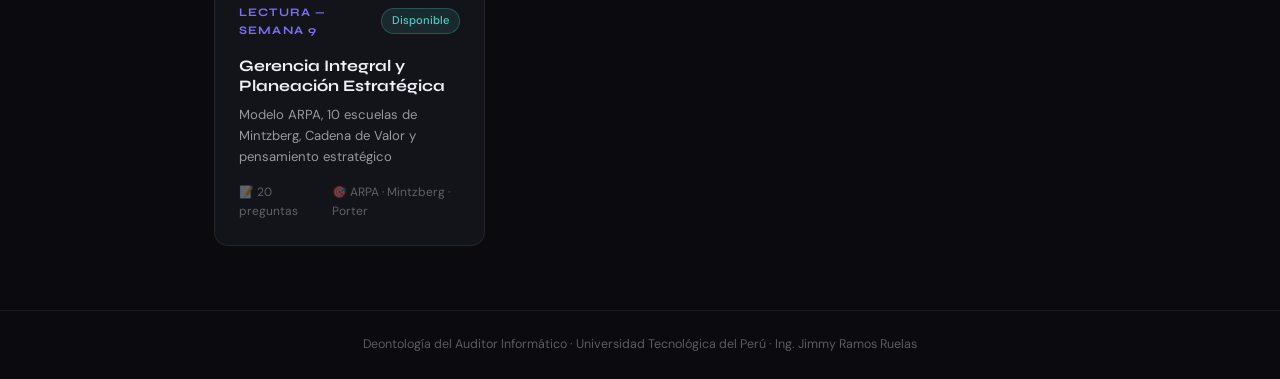
==== commit a4eeabea: "con global" ====
--- a/index.html
+++ b/index.html
@@ -5,7 +5,7 @@
   <meta charset="UTF-8">
   <meta name="viewport" content="width=device-width, initial-scale=1.0">
   <title>Quiz — Deontología del Auditor Informático | UTP</title>
-  <link rel="stylesheet" href="css/styles.css">
+  <link rel="stylesheet" href="css/styles.css?v=2.0">
 </head>
 
 <body>
@@ -29,6 +29,12 @@
       <h1>Deontología del<br>Auditor Informático</h1>
       <p>Practica con preguntas al estilo del examen: casos prácticos, verdadero/falso y desarrollo. Retroalimentación
         con IA y porcentaje de similitud.</p>
+        
+      <div style="margin-top: 2rem;">
+        <a href="semanas/quiz-global.html" class="btn btn-primary" style="padding: 14px 28px; font-size: 1rem; border-radius: 99px; box-shadow: 0 10px 20px rgba(124,111,247,0.3);">
+          🔀 Simulador de Examen (Aleatorio Todas las Semanas)
+        </a>
+      </div>
     </div>
 
     <div class="weeks-grid">
@@ -192,4 +198,4 @@
 
 </body>
 
-</html>+</html>
